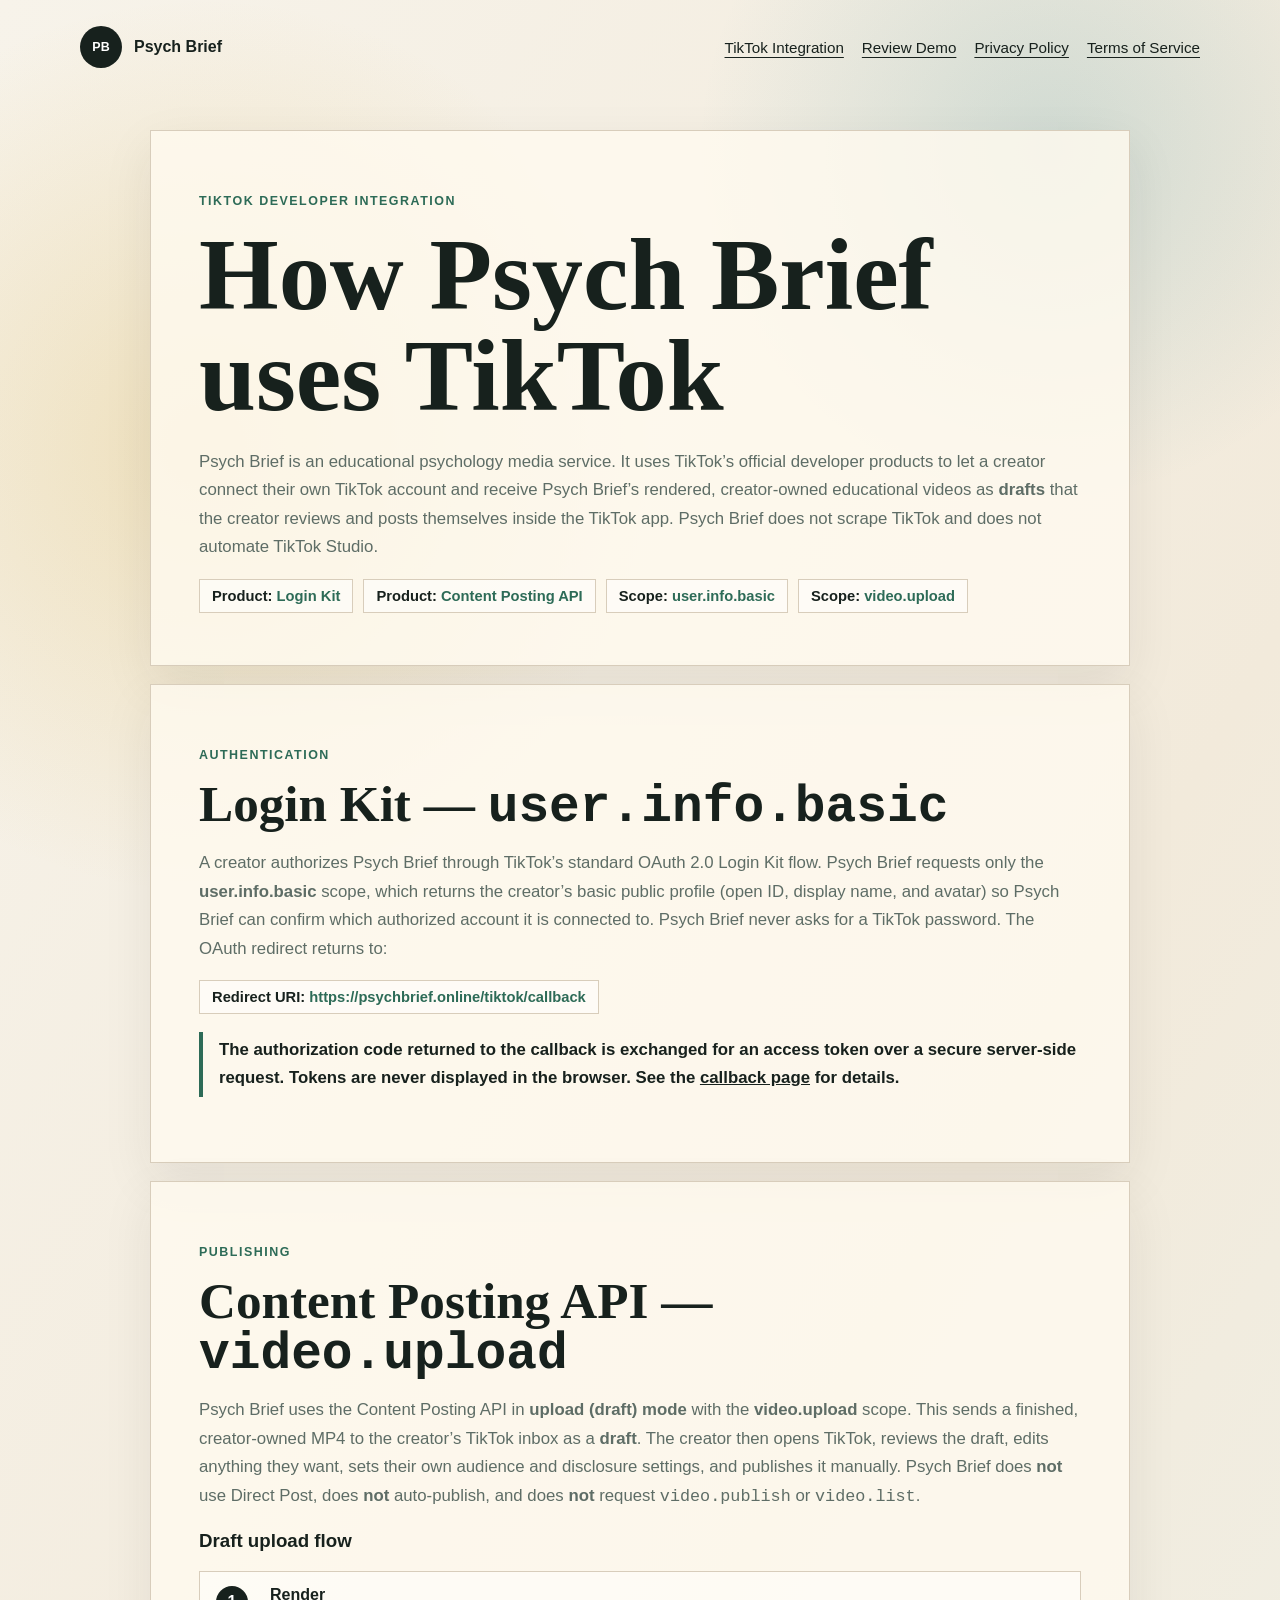
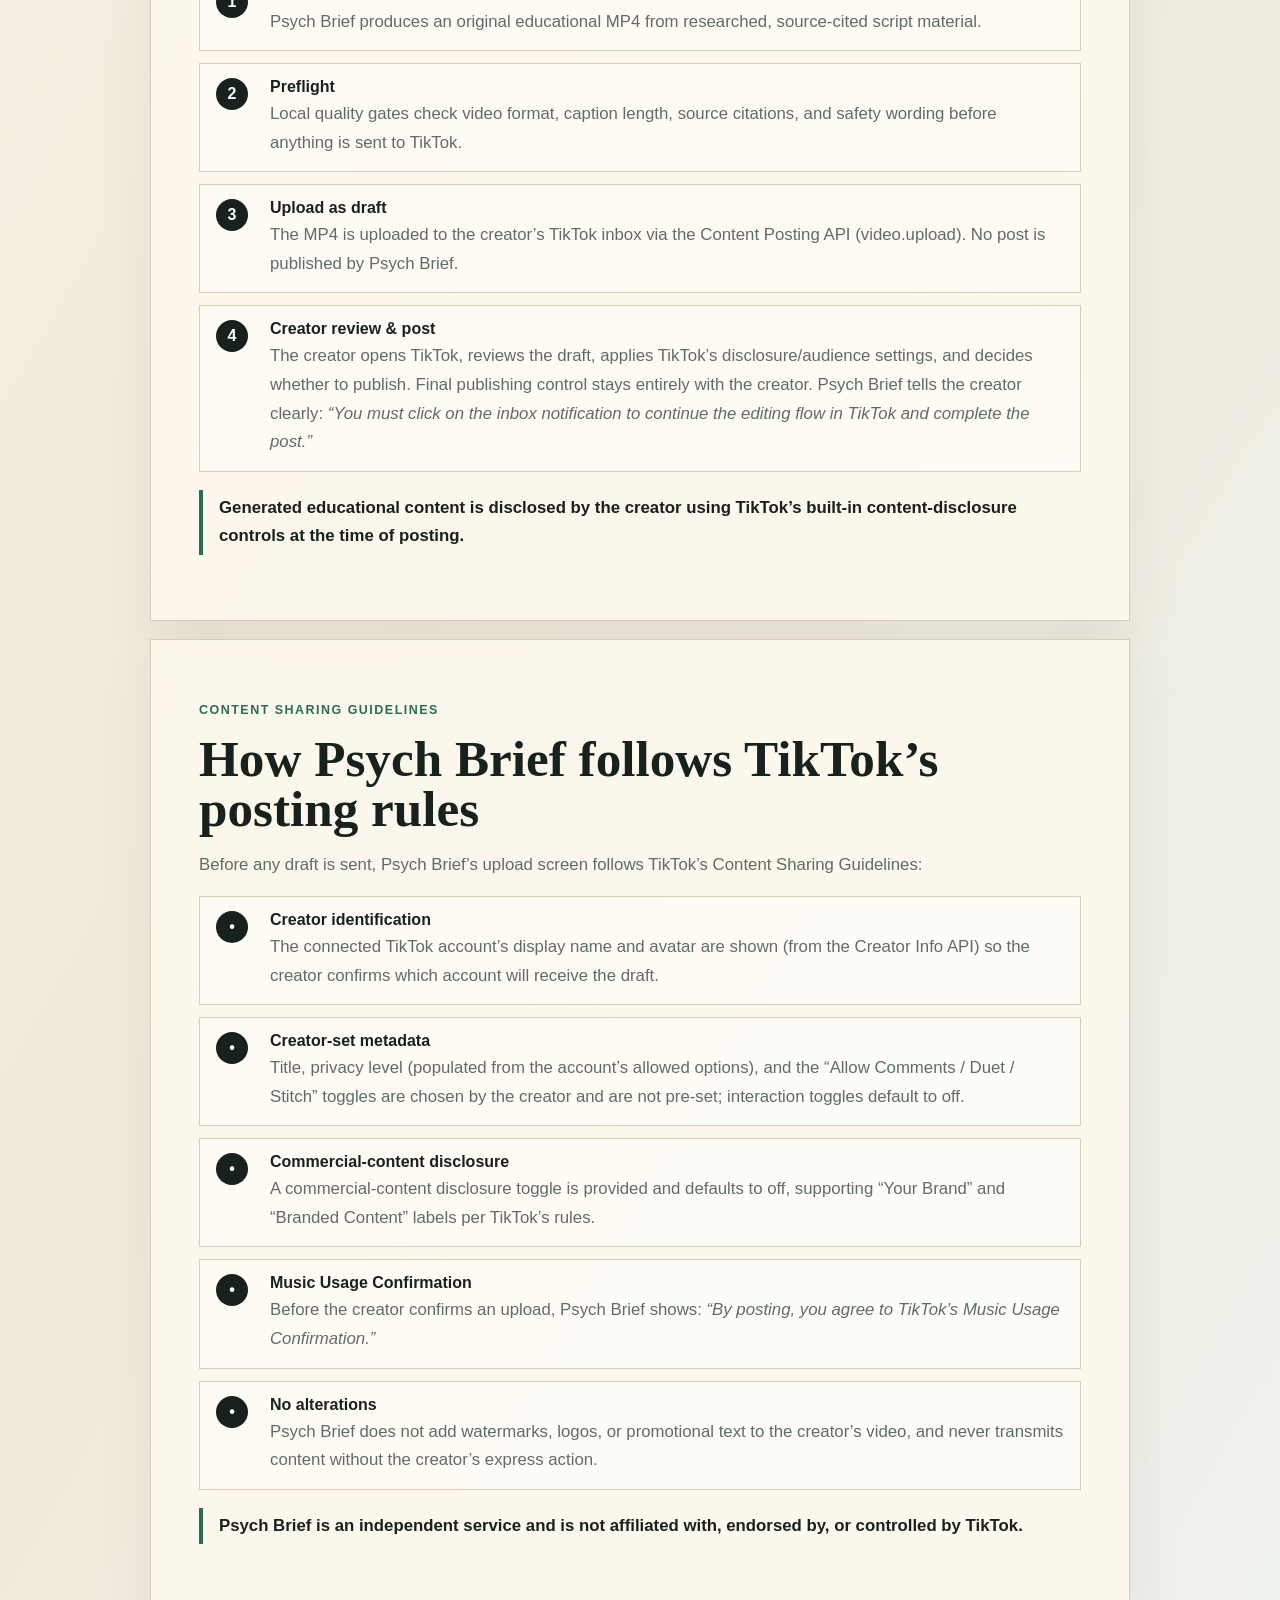
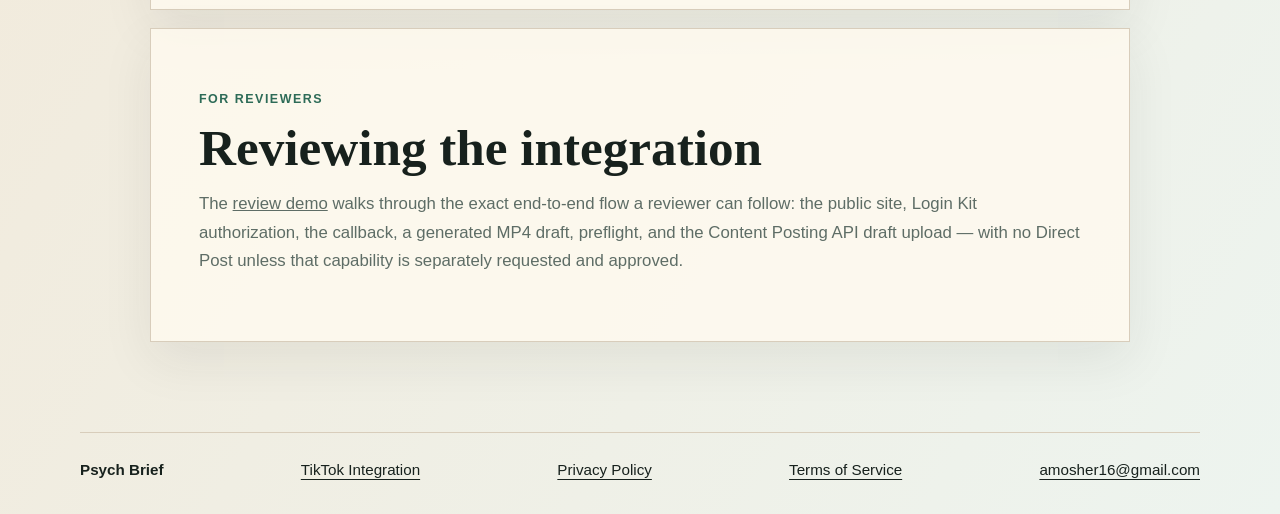
==== tiktok/index.html @ e9272df4 "Psych Brief official website for psychbrief.online (TikTok app review) - Home, Privacy, Terms, TikTo" ====
<!doctype html>
<html lang="en">
  <head>
    <meta charset="utf-8" />
    <meta name="viewport" content="width=device-width, initial-scale=1" />
    <title>TikTok Integration | Psych Brief</title>
    <meta
      name="description"
      content="How Psych Brief uses TikTok Login Kit and the Content Posting API: user.info.basic authorization and video.upload draft uploads that the creator reviews and posts inside TikTok."
    />
    <link rel="canonical" href="https://psychbrief.online/tiktok" />
    <link rel="stylesheet" href="/styles.css" />
    <style>
      .tk-shell { max-width: 980px; margin: 36px auto 90px; }
      .tk-card {
        border: 1px solid var(--line);
        background: rgba(255, 250, 240, 0.82);
        box-shadow: 0 18px 48px rgba(42, 44, 36, 0.08);
        padding: clamp(24px, 5vw, 48px);
      }
      .tk-card + .tk-card { margin-top: 18px; }
      .tk-card h2 { margin-top: 0; }
      .pill-row { display: flex; flex-wrap: wrap; gap: 10px; margin: 16px 0 4px; }
      .pill {
        border: 1px solid var(--line);
        background: rgba(255, 255, 255, 0.55);
        padding: 8px 12px;
        font-weight: 800;
        font-size: 0.92rem;
      }
      .pill strong { color: var(--moss); }
      .flow-steps { list-style: none; padding: 0; margin: 16px 0 0; display: grid; gap: 12px; }
      .flow-steps li {
        display: grid;
        grid-template-columns: 40px 1fr;
        gap: 14px;
        align-items: start;
        border: 1px solid var(--line);
        background: rgba(255, 255, 255, 0.45);
        padding: 14px 16px;
      }
      .flow-steps .n {
        display: grid; place-items: center;
        width: 32px; height: 32px;
        background: var(--ink); color: #fff;
        border-radius: 50%; font-weight: 900;
      }
      .flow-steps p { margin: 4px 0 0; }
      .note {
        border-left: 4px solid var(--moss);
        padding: 4px 0 4px 16px;
        margin-top: 18px;
        color: var(--ink);
        font-weight: 700;
      }
    </style>
  </head>
  <body>
    <header class="site-header">
      <a class="brand" href="/" aria-label="Psych Brief home">
        <span class="brand-mark" aria-hidden="true">PB</span>
        <span>Psych Brief</span>
      </a>
      <nav aria-label="Primary navigation">
        <a href="/tiktok">TikTok Integration</a>
        <a href="/review-demo">Review Demo</a>
        <a href="/privacy">Privacy Policy</a>
        <a href="/terms">Terms of Service</a>
      </nav>
    </header>

    <main class="tk-shell">
      <section class="tk-card">
        <p class="eyebrow">TikTok developer integration</p>
        <h1>How Psych Brief uses TikTok</h1>
        <p>
          Psych Brief is an educational psychology media service. It uses TikTok&rsquo;s official
          developer products to let a creator connect their own TikTok account and receive
          Psych Brief&rsquo;s rendered, creator-owned educational videos as <strong>drafts</strong> that
          the creator reviews and posts themselves inside the TikTok app. Psych Brief does not
          scrape TikTok and does not automate TikTok Studio.
        </p>
        <div class="pill-row">
          <span class="pill">Product: <strong>Login Kit</strong></span>
          <span class="pill">Product: <strong>Content Posting API</strong></span>
          <span class="pill">Scope: <strong>user.info.basic</strong></span>
          <span class="pill">Scope: <strong>video.upload</strong></span>
        </div>
      </section>

      <section class="tk-card" id="login-kit">
        <p class="eyebrow">Authentication</p>
        <h2>Login Kit &mdash; <code>user.info.basic</code></h2>
        <p>
          A creator authorizes Psych Brief through TikTok&rsquo;s standard OAuth 2.0 Login Kit flow.
          Psych Brief requests only the <strong>user.info.basic</strong> scope, which returns the
          creator&rsquo;s basic public profile (open ID, display name, and avatar) so Psych Brief can
          confirm which authorized account it is connected to. Psych Brief never asks for a TikTok
          password. The OAuth redirect returns to:
        </p>
        <div class="pill-row">
          <span class="pill">Redirect URI: <strong>https://psychbrief.online/tiktok/callback</strong></span>
        </div>
        <p class="note">
          The authorization code returned to the callback is exchanged for an access token over a
          secure server-side request. Tokens are never displayed in the browser. See the
          <a href="/tiktok/callback">callback page</a> for details.
        </p>
      </section>

      <section class="tk-card" id="content-posting">
        <p class="eyebrow">Publishing</p>
        <h2>Content Posting API &mdash; <code>video.upload</code></h2>
        <p>
          Psych Brief uses the Content Posting API in <strong>upload (draft) mode</strong> with the
          <strong>video.upload</strong> scope. This sends a finished, creator-owned MP4 to the
          creator&rsquo;s TikTok inbox as a <strong>draft</strong>. The creator then opens TikTok,
          reviews the draft, edits anything they want, sets their own audience and disclosure
          settings, and publishes it manually. Psych Brief does <strong>not</strong> use Direct Post,
          does <strong>not</strong> auto-publish, and does <strong>not</strong> request
          <code>video.publish</code> or <code>video.list</code>.
        </p>
        <h3>Draft upload flow</h3>
        <ol class="flow-steps">
          <li>
            <span class="n">1</span>
            <div>
              <strong>Render</strong>
              <p>Psych Brief produces an original educational MP4 from researched, source-cited script material.</p>
            </div>
          </li>
          <li>
            <span class="n">2</span>
            <div>
              <strong>Preflight</strong>
              <p>Local quality gates check video format, caption length, source citations, and safety wording before anything is sent to TikTok.</p>
            </div>
          </li>
          <li>
            <span class="n">3</span>
            <div>
              <strong>Upload as draft</strong>
              <p>The MP4 is uploaded to the creator&rsquo;s TikTok inbox via the Content Posting API (video.upload). No post is published by Psych Brief.</p>
            </div>
          </li>
          <li>
            <span class="n">4</span>
            <div>
              <strong>Creator review &amp; post</strong>
              <p>The creator opens TikTok, reviews the draft, applies TikTok&rsquo;s disclosure/audience settings, and decides whether to publish. Final publishing control stays entirely with the creator. Psych Brief tells the creator clearly: <em>&ldquo;You must click on the inbox notification to continue the editing flow in TikTok and complete the post.&rdquo;</em></p>
            </div>
          </li>
        </ol>
        <p class="note">
          Generated educational content is disclosed by the creator using TikTok&rsquo;s built-in
          content-disclosure controls at the time of posting.
        </p>
      </section>

      <section class="tk-card" id="compliance">
        <p class="eyebrow">Content Sharing Guidelines</p>
        <h2>How Psych Brief follows TikTok&rsquo;s posting rules</h2>
        <p>
          Before any draft is sent, Psych Brief&rsquo;s upload screen follows TikTok&rsquo;s Content
          Sharing Guidelines:
        </p>
        <ul class="flow-steps">
          <li><span class="n">&bull;</span><div><strong>Creator identification</strong><p>The connected TikTok account&rsquo;s display name and avatar are shown (from the Creator Info API) so the creator confirms which account will receive the draft.</p></div></li>
          <li><span class="n">&bull;</span><div><strong>Creator-set metadata</strong><p>Title, privacy level (populated from the account&rsquo;s allowed options), and the &ldquo;Allow Comments / Duet / Stitch&rdquo; toggles are chosen by the creator and are not pre-set; interaction toggles default to off.</p></div></li>
          <li><span class="n">&bull;</span><div><strong>Commercial-content disclosure</strong><p>A commercial-content disclosure toggle is provided and defaults to off, supporting &ldquo;Your Brand&rdquo; and &ldquo;Branded Content&rdquo; labels per TikTok&rsquo;s rules.</p></div></li>
          <li><span class="n">&bull;</span><div><strong>Music Usage Confirmation</strong><p>Before the creator confirms an upload, Psych Brief shows: <em>&ldquo;By posting, you agree to TikTok&rsquo;s Music Usage Confirmation.&rdquo;</em></p></div></li>
          <li><span class="n">&bull;</span><div><strong>No alterations</strong><p>Psych Brief does not add watermarks, logos, or promotional text to the creator&rsquo;s video, and never transmits content without the creator&rsquo;s express action.</p></div></li>
        </ul>
        <p class="note">
          Psych Brief is an independent service and is not affiliated with, endorsed by, or controlled
          by TikTok.
        </p>
      </section>

      <section class="tk-card">
        <p class="eyebrow">For reviewers</p>
        <h2>Reviewing the integration</h2>
        <p>
          The <a href="/review-demo">review demo</a> walks through the exact end-to-end flow a
          reviewer can follow: the public site, Login Kit authorization, the callback, a generated
          MP4 draft, preflight, and the Content Posting API draft upload &mdash; with no Direct Post
          unless that capability is separately requested and approved.
        </p>
      </section>
    </main>

    <footer>
      <span>Psych Brief</span>
      <a href="/tiktok">TikTok Integration</a>
      <a href="/privacy">Privacy Policy</a>
      <a href="/terms">Terms of Service</a>
      <a href="mailto:amosher16@gmail.com">amosher16@gmail.com</a>
    </footer>
  </body>
</html>
---- styles.css ----
:root {
  color-scheme: light;
  --ink: #17211d;
  --muted: #5e6d66;
  --paper: #f7f3ea;
  --panel: #fffaf0;
  --line: #d8cdbb;
  --moss: #2d6b57;
  --coral: #cc4f3c;
  --gold: #d5a833;
  --cyan: #2d8493;
  --shadow: 0 24px 70px rgba(42, 44, 36, 0.16);
}

* {
  box-sizing: border-box;
}

body {
  margin: 0;
  font-family: "Aptos", "Segoe UI", sans-serif;
  color: var(--ink);
  background:
    radial-gradient(circle at 16% 12%, rgba(213, 168, 51, 0.24), transparent 28rem),
    radial-gradient(circle at 82% 4%, rgba(45, 132, 147, 0.18), transparent 22rem),
    linear-gradient(120deg, #f7f3ea 0%, #f2eadb 48%, #edf4ef 100%);
}

a {
  color: inherit;
}

.site-header,
footer {
  width: min(1120px, calc(100% - 32px));
  margin: 0 auto;
  display: flex;
  align-items: center;
  justify-content: space-between;
  gap: 24px;
}

.site-header {
  padding: 26px 0;
}

.brand {
  display: inline-flex;
  align-items: center;
  gap: 12px;
  text-decoration: none;
  font-weight: 800;
  letter-spacing: 0;
}

.brand-mark {
  display: grid;
  place-items: center;
  width: 42px;
  height: 42px;
  color: #fff;
  background: var(--ink);
  border-radius: 50%;
  font-size: 0.78rem;
}

nav,
footer {
  font-size: 0.95rem;
}

nav {
  display: flex;
  flex-wrap: wrap;
  justify-content: flex-end;
  gap: 18px;
}

nav a,
footer a {
  text-underline-offset: 4px;
}

main {
  width: min(1120px, calc(100% - 32px));
  margin: 0 auto;
}

.hero {
  min-height: calc(100vh - 126px);
  display: grid;
  grid-template-columns: minmax(0, 1fr) minmax(320px, 0.82fr);
  gap: 56px;
  align-items: center;
  padding: 38px 0 72px;
}

.eyebrow {
  color: var(--moss);
  font-weight: 800;
  text-transform: uppercase;
  letter-spacing: 0.12em;
  font-size: 0.78rem;
}

h1,
h2 {
  font-family: Georgia, "Times New Roman", serif;
  letter-spacing: 0;
  line-height: 0.98;
}

h1 {
  margin: 12px 0 22px;
  font-size: clamp(3rem, 8vw, 6.8rem);
  max-width: 850px;
}

h2 {
  margin: 8px 0 14px;
  font-size: clamp(1.8rem, 4vw, 3.25rem);
}

p {
  color: var(--muted);
  line-height: 1.7;
  font-size: 1.05rem;
}

.hero-copy > p:not(.eyebrow) {
  max-width: 650px;
  font-size: 1.18rem;
}

.hero-actions {
  display: flex;
  flex-wrap: wrap;
  gap: 14px;
  margin-top: 30px;
}

.button {
  display: inline-flex;
  align-items: center;
  min-height: 46px;
  padding: 0 18px;
  border: 1px solid var(--ink);
  text-decoration: none;
  font-weight: 800;
}

.button.primary {
  color: #fff;
  background: var(--ink);
}

.button.secondary {
  background: rgba(255, 255, 255, 0.45);
}

.brief-visual {
  position: relative;
  min-height: 610px;
}

.paper-card,
.video-frame {
  position: absolute;
  border: 1px solid var(--line);
  background: rgba(255, 250, 240, 0.92);
  box-shadow: var(--shadow);
}

.paper-card {
  width: 260px;
  padding: 20px;
  z-index: 2;
}

.paper-card span {
  color: var(--coral);
  font-size: 0.76rem;
  font-weight: 800;
  text-transform: uppercase;
  letter-spacing: 0.1em;
}

.paper-card strong {
  display: block;
  margin-top: 12px;
  font-size: 1.35rem;
}

.paper-card.one {
  top: 20px;
  left: 0;
  transform: rotate(-4deg);
}

.paper-card.two {
  right: 0;
  bottom: 38px;
  transform: rotate(4deg);
}

.video-frame {
  inset: 110px 54px 105px 70px;
  z-index: 1;
  display: grid;
  place-items: end center;
  overflow: hidden;
  background:
    linear-gradient(155deg, rgba(23, 33, 29, 0.88), rgba(45, 107, 87, 0.82)),
    repeating-linear-gradient(90deg, transparent 0 46px, rgba(255, 255, 255, 0.12) 47px 49px);
}

.video-frame::before {
  content: "";
  position: absolute;
  inset: 42px;
  border: 1px solid rgba(255, 255, 255, 0.28);
}

.caption-bar {
  position: relative;
  width: calc(100% - 42px);
  margin-bottom: 28px;
  padding: 14px;
  color: #fff;
  background: rgba(0, 0, 0, 0.42);
  text-align: center;
  font-weight: 800;
}

.pulse-dot {
  position: absolute;
  top: 30px;
  right: 30px;
  width: 18px;
  height: 18px;
  border-radius: 50%;
  background: var(--coral);
  box-shadow: 0 0 0 10px rgba(204, 79, 60, 0.22);
}

.section-grid {
  display: grid;
  grid-template-columns: repeat(3, minmax(0, 1fr));
  gap: 18px;
  padding: 40px 0 90px;
}

.section-grid article,
.policy-band,
.legal {
  border: 1px solid var(--line);
  background: rgba(255, 250, 240, 0.78);
  box-shadow: 0 18px 48px rgba(42, 44, 36, 0.08);
}

.section-grid article {
  padding: 26px;
}

.step {
  color: var(--coral);
  font-weight: 900;
}

.policy-band {
  display: grid;
  grid-template-columns: minmax(0, 1fr) 280px;
  gap: 30px;
  align-items: center;
  padding: 34px;
  margin-bottom: 80px;
}

.policy-links {
  display: grid;
  gap: 12px;
}

.policy-links a {
  padding: 14px 16px;
  background: var(--ink);
  color: #fff;
  text-decoration: none;
  font-weight: 800;
  text-align: center;
}

.legal {
  max-width: 880px;
  padding: clamp(28px, 5vw, 58px);
  margin: 42px auto 80px;
}

.legal h1 {
  font-size: clamp(2.8rem, 7vw, 5.8rem);
}

.legal h2 {
  margin-top: 34px;
  font-size: 2rem;
}

footer {
  padding: 28px 0 40px;
  border-top: 1px solid var(--line);
  flex-wrap: wrap;
}

footer span {
  font-weight: 900;
}

@media (max-width: 820px) {
  .site-header,
  footer {
    align-items: flex-start;
    flex-direction: column;
  }

  nav {
    justify-content: flex-start;
  }

  .hero,
  .section-grid,
  .policy-band {
    grid-template-columns: 1fr;
  }

  .hero {
    min-height: auto;
    gap: 24px;
  }

  .brief-visual {
    min-height: 520px;
  }

  .video-frame {
    inset: 95px 22px 105px;
  }

  .paper-card.two {
    right: 8px;
  }
}
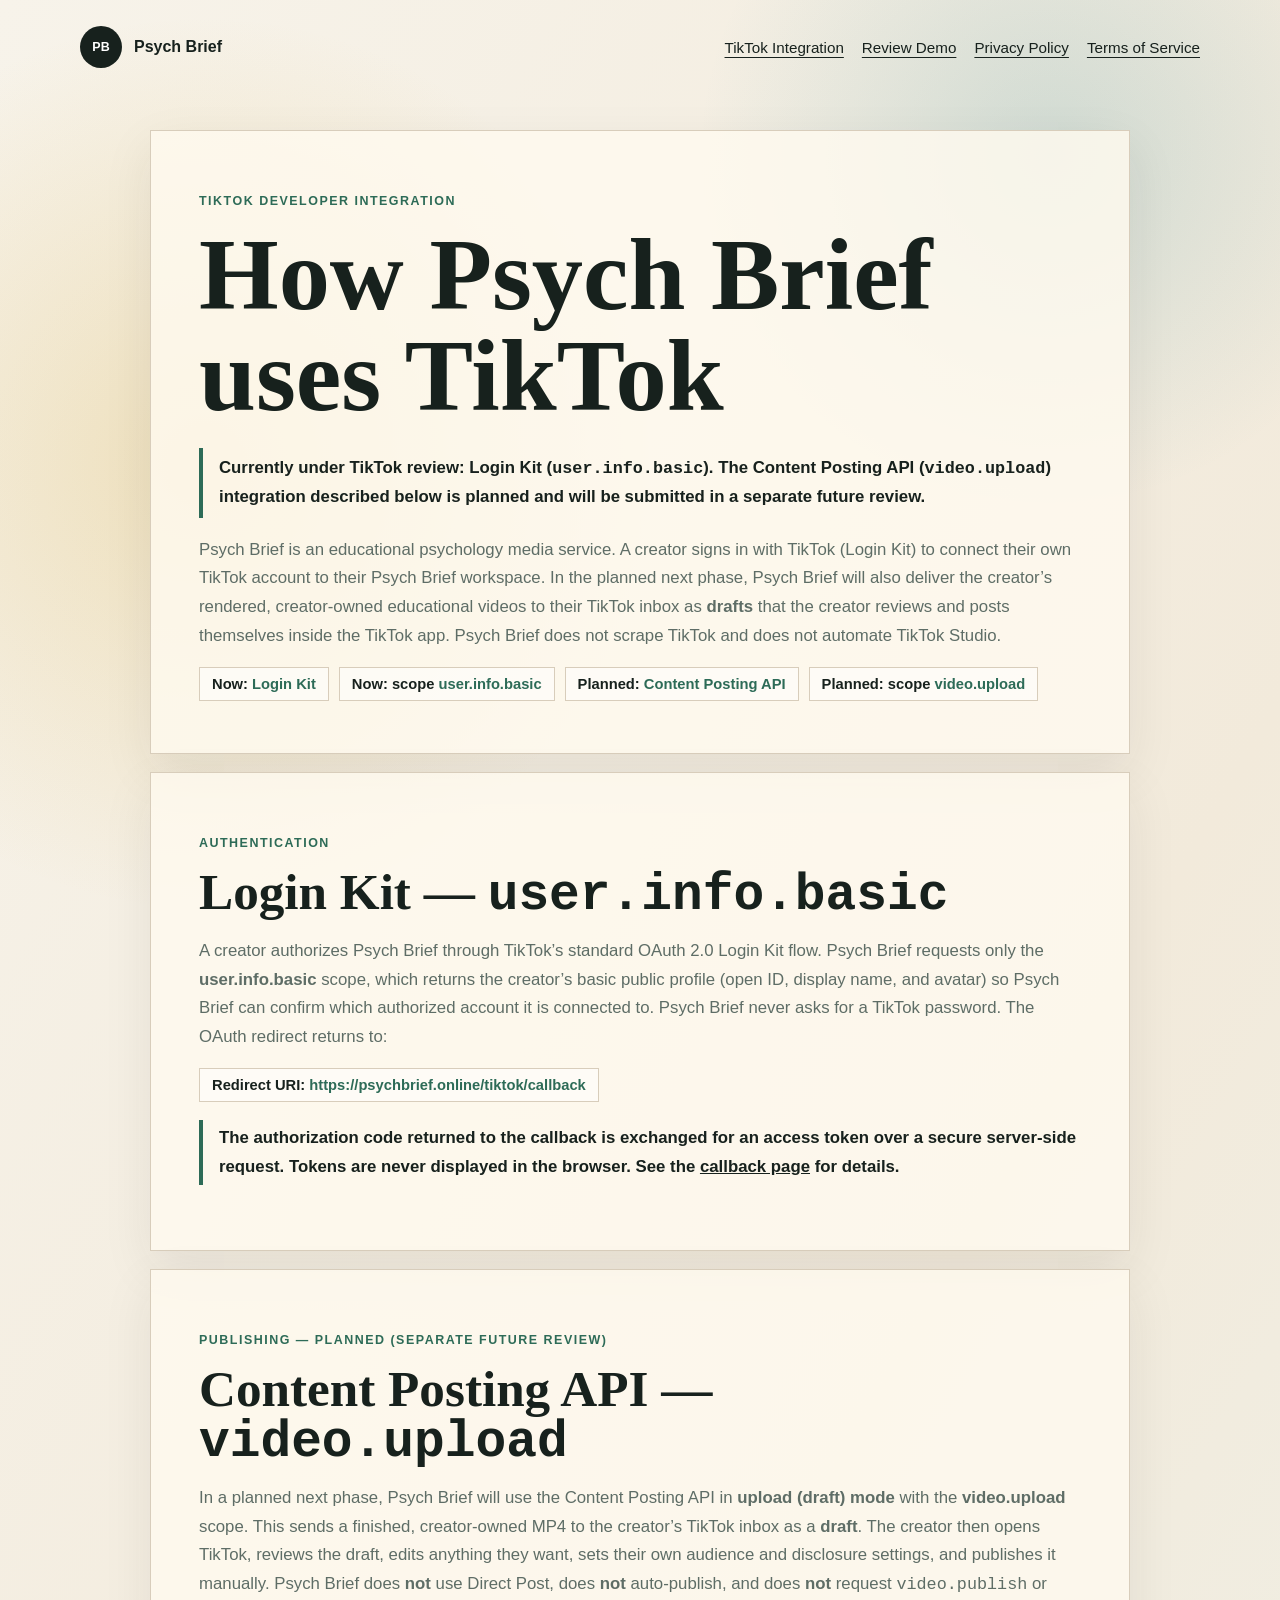
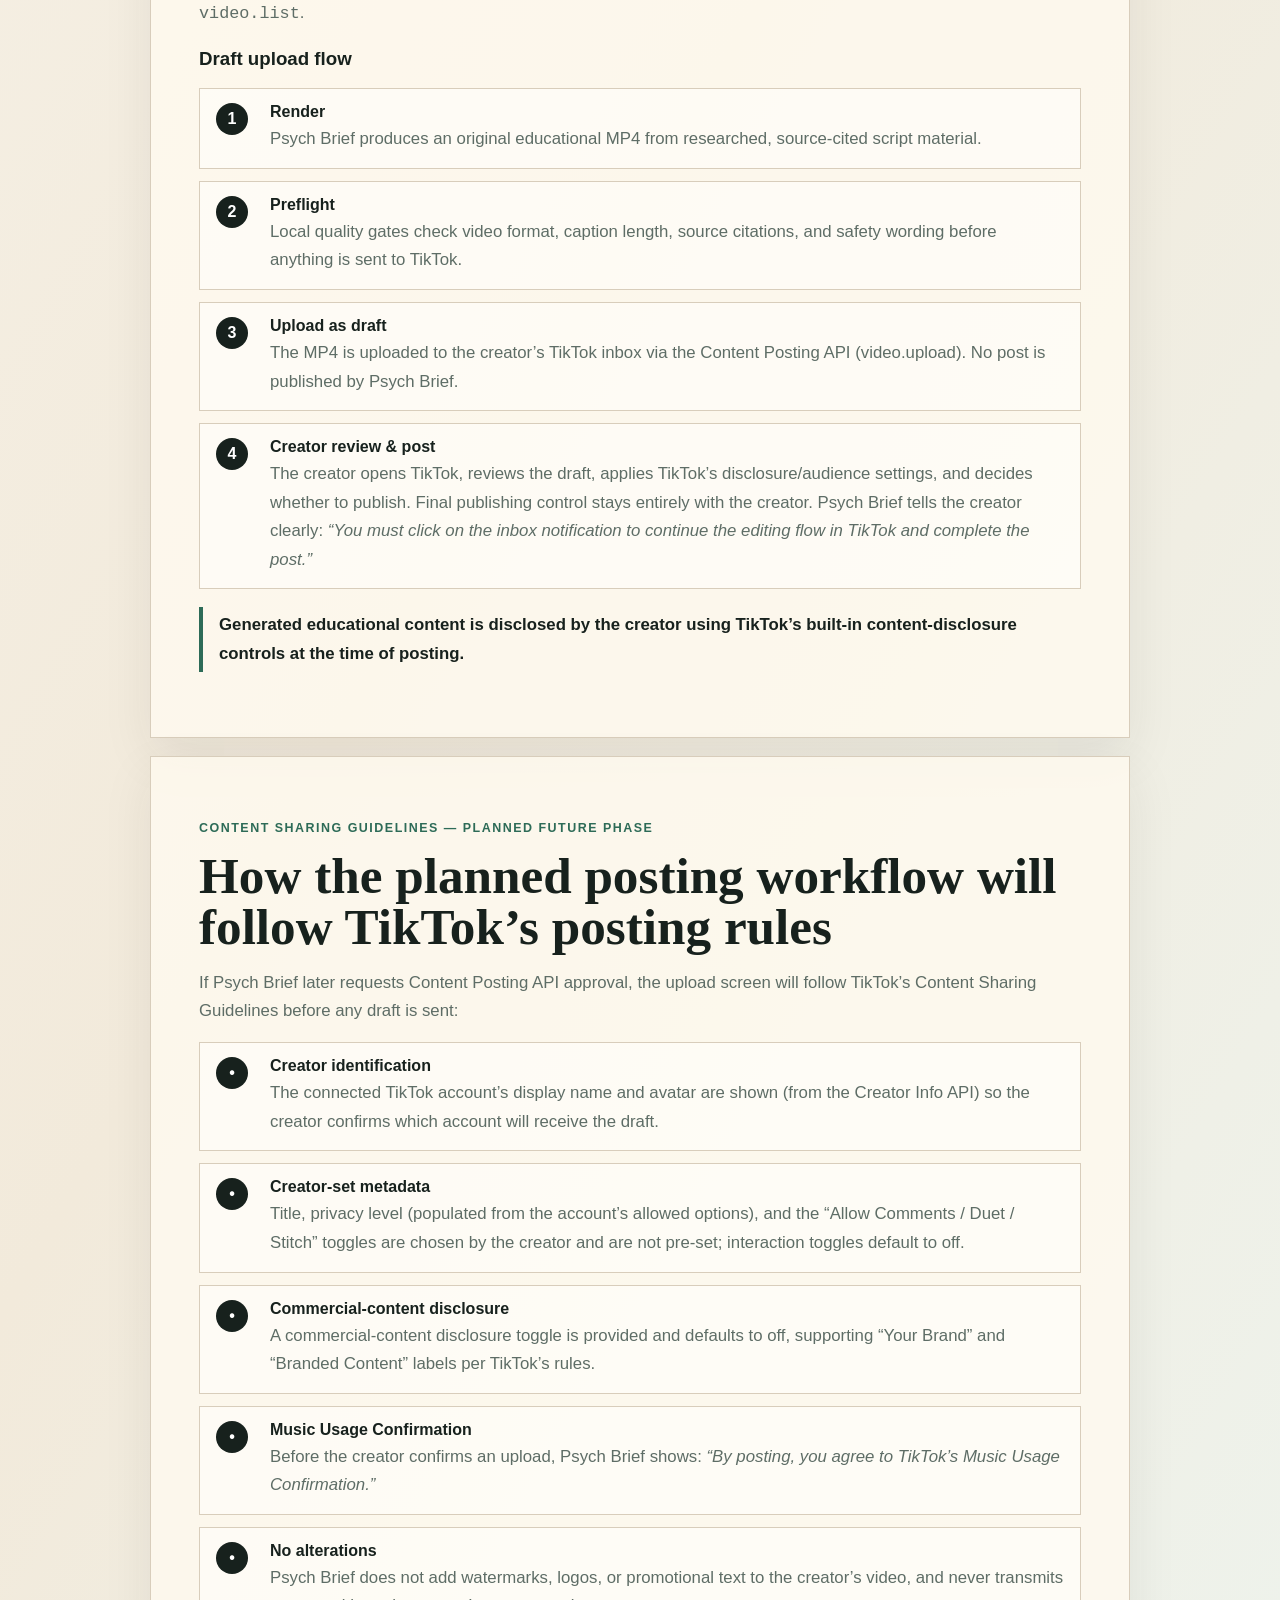
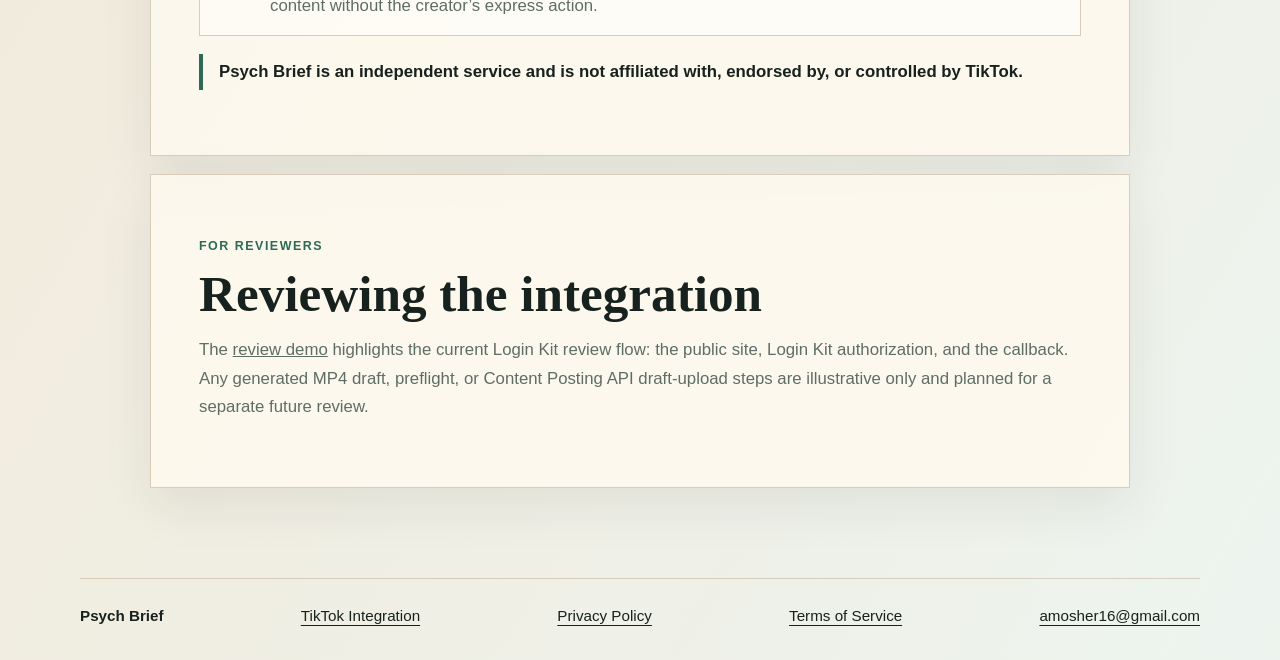
==== commit d8948acb: "Align site copy with Login Kit review scope" ====
--- a/tiktok/index.html
+++ b/tiktok/index.html
@@ -6,9 +6,11 @@
     <title>TikTok Integration | Psych Brief</title>
     <meta
       name="description"
-      content="How Psych Brief uses TikTok Login Kit and the Content Posting API: user.info.basic authorization and video.upload draft uploads that the creator reviews and posts inside TikTok."
+      content="How Psych Brief uses TikTok Login Kit for user.info.basic authorization, with Content Posting API draft uploads planned for a separate future review."
     />
     <link rel="canonical" href="https://psychbrief.online/tiktok" />
+    <link rel="icon" type="image/png" sizes="1024x1024" href="/psychbrief-app-icon.png" />
+    <link rel="apple-touch-icon" href="/psychbrief-app-icon.png" />
     <link rel="stylesheet" href="/styles.css" />
     <style>
       .tk-shell { max-width: 980px; margin: 36px auto 90px; }
@@ -73,18 +75,24 @@
       <section class="tk-card">
         <p class="eyebrow">TikTok developer integration</p>
         <h1>How Psych Brief uses TikTok</h1>
-        <p>
-          Psych Brief is an educational psychology media service. It uses TikTok&rsquo;s official
-          developer products to let a creator connect their own TikTok account and receive
-          Psych Brief&rsquo;s rendered, creator-owned educational videos as <strong>drafts</strong> that
-          the creator reviews and posts themselves inside the TikTok app. Psych Brief does not
-          scrape TikTok and does not automate TikTok Studio.
+        <p class="note" style="border-left:4px solid var(--moss);padding:6px 0 6px 16px;margin:0 0 18px;font-weight:700;color:var(--ink);">
+          Currently under TikTok review: <strong>Login Kit</strong> (<code>user.info.basic</code>).
+          The <strong>Content Posting API</strong> (<code>video.upload</code>) integration described
+          below is <strong>planned</strong> and will be submitted in a separate future review.
+        </p>
+        <p>
+          Psych Brief is an educational psychology media service. A creator signs in with TikTok
+          (Login Kit) to connect their own TikTok account to their Psych Brief workspace. In the
+          planned next phase, Psych Brief will also deliver the creator&rsquo;s rendered, creator-owned
+          educational videos to their TikTok inbox as <strong>drafts</strong> that the creator reviews
+          and posts themselves inside the TikTok app. Psych Brief does not scrape TikTok and does not
+          automate TikTok Studio.
         </p>
         <div class="pill-row">
-          <span class="pill">Product: <strong>Login Kit</strong></span>
-          <span class="pill">Product: <strong>Content Posting API</strong></span>
-          <span class="pill">Scope: <strong>user.info.basic</strong></span>
-          <span class="pill">Scope: <strong>video.upload</strong></span>
+          <span class="pill">Now: <strong>Login Kit</strong></span>
+          <span class="pill">Now: scope <strong>user.info.basic</strong></span>
+          <span class="pill">Planned: <strong>Content Posting API</strong></span>
+          <span class="pill">Planned: scope <strong>video.upload</strong></span>
         </div>
       </section>
 
@@ -109,11 +117,12 @@
       </section>
 
       <section class="tk-card" id="content-posting">
-        <p class="eyebrow">Publishing</p>
+        <p class="eyebrow">Publishing &mdash; planned (separate future review)</p>
         <h2>Content Posting API &mdash; <code>video.upload</code></h2>
         <p>
-          Psych Brief uses the Content Posting API in <strong>upload (draft) mode</strong> with the
-          <strong>video.upload</strong> scope. This sends a finished, creator-owned MP4 to the
+          In a planned next phase, Psych Brief will use the Content Posting API in
+          <strong>upload (draft) mode</strong> with the <strong>video.upload</strong> scope. This sends
+          a finished, creator-owned MP4 to the
           creator&rsquo;s TikTok inbox as a <strong>draft</strong>. The creator then opens TikTok,
           reviews the draft, edits anything they want, sets their own audience and disclosure
           settings, and publishes it manually. Psych Brief does <strong>not</strong> use Direct Post,
@@ -158,11 +167,11 @@
       </section>
 
       <section class="tk-card" id="compliance">
-        <p class="eyebrow">Content Sharing Guidelines</p>
-        <h2>How Psych Brief follows TikTok&rsquo;s posting rules</h2>
-        <p>
-          Before any draft is sent, Psych Brief&rsquo;s upload screen follows TikTok&rsquo;s Content
-          Sharing Guidelines:
+        <p class="eyebrow">Content Sharing Guidelines &mdash; planned future phase</p>
+        <h2>How the planned posting workflow will follow TikTok&rsquo;s posting rules</h2>
+        <p>
+          If Psych Brief later requests Content Posting API approval, the upload screen will follow
+          TikTok&rsquo;s Content Sharing Guidelines before any draft is sent:
         </p>
         <ul class="flow-steps">
           <li><span class="n">&bull;</span><div><strong>Creator identification</strong><p>The connected TikTok account&rsquo;s display name and avatar are shown (from the Creator Info API) so the creator confirms which account will receive the draft.</p></div></li>
@@ -181,10 +190,10 @@
         <p class="eyebrow">For reviewers</p>
         <h2>Reviewing the integration</h2>
         <p>
-          The <a href="/review-demo">review demo</a> walks through the exact end-to-end flow a
-          reviewer can follow: the public site, Login Kit authorization, the callback, a generated
-          MP4 draft, preflight, and the Content Posting API draft upload &mdash; with no Direct Post
-          unless that capability is separately requested and approved.
+          The <a href="/review-demo">review demo</a> highlights the current Login Kit review flow:
+          the public site, Login Kit authorization, and the callback. Any generated MP4 draft,
+          preflight, or Content Posting API draft-upload steps are illustrative only and planned for
+          a separate future review.
         </p>
       </section>
     </main>
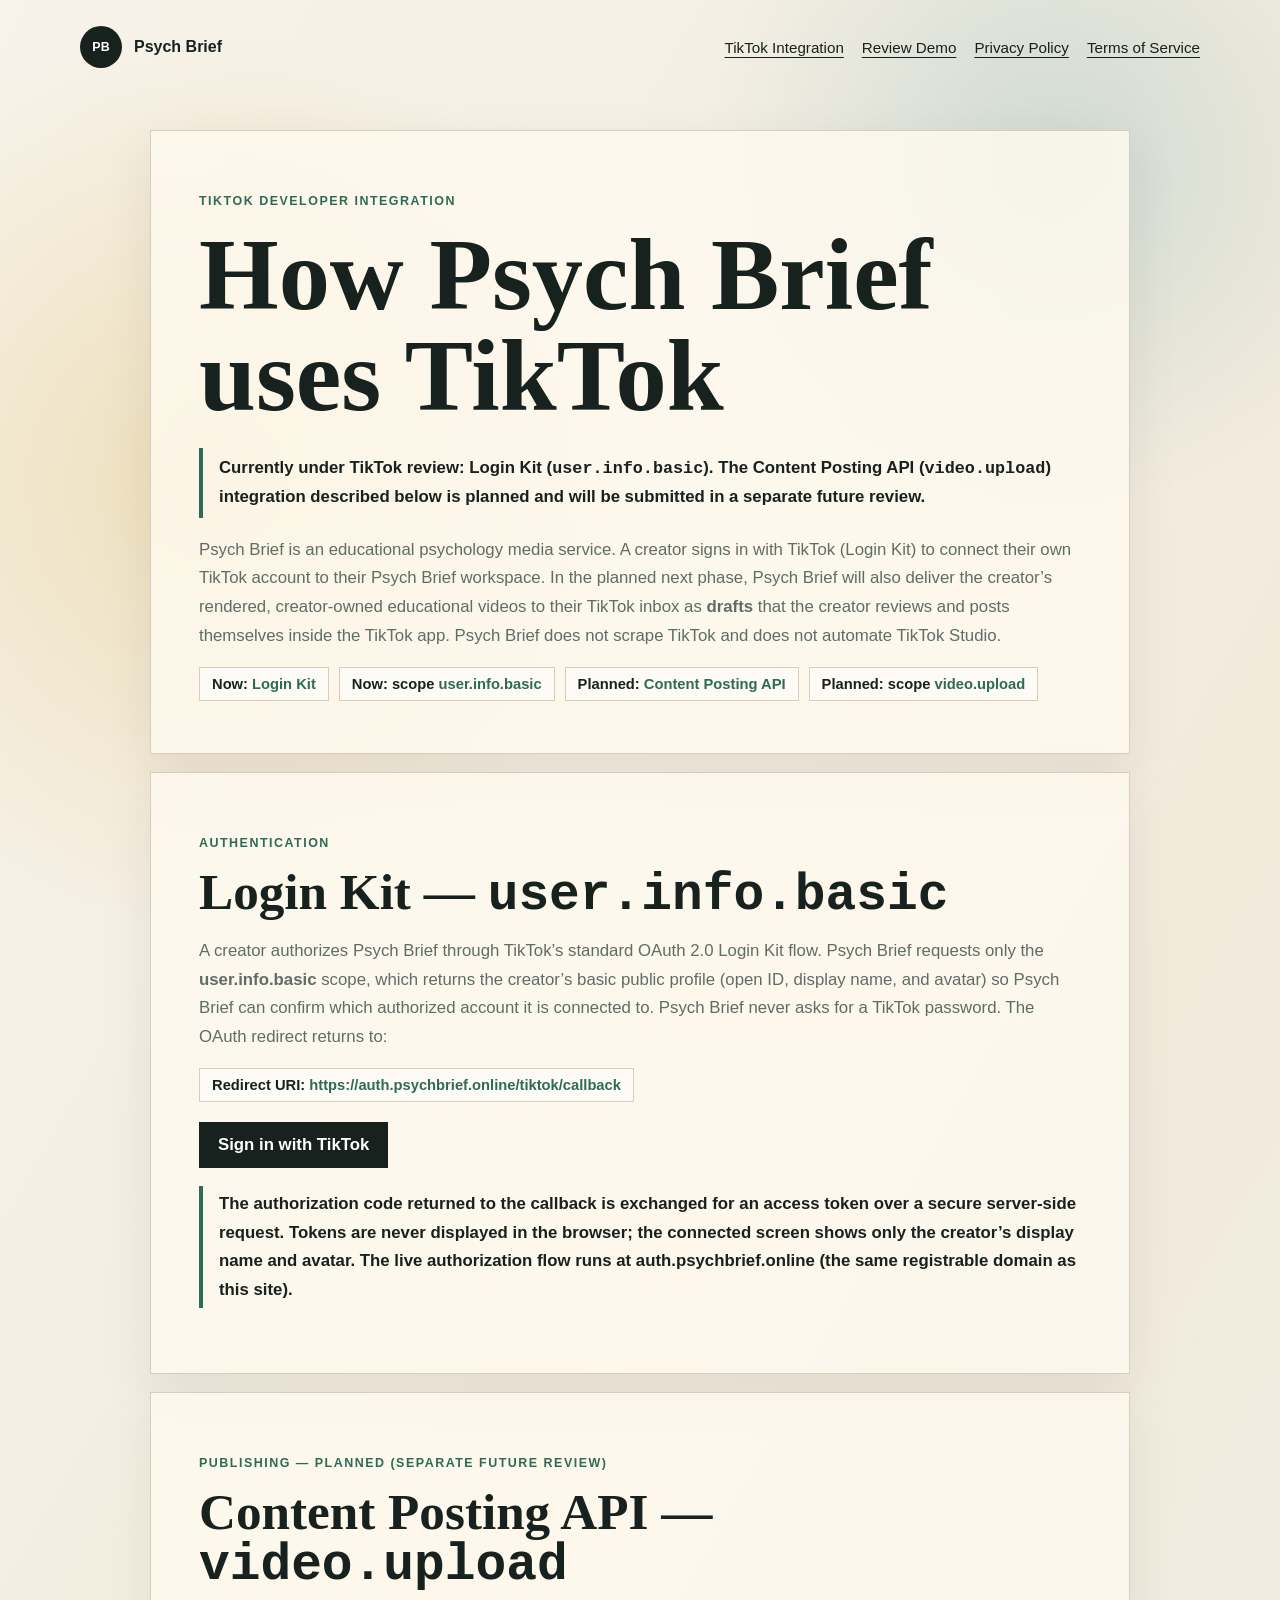
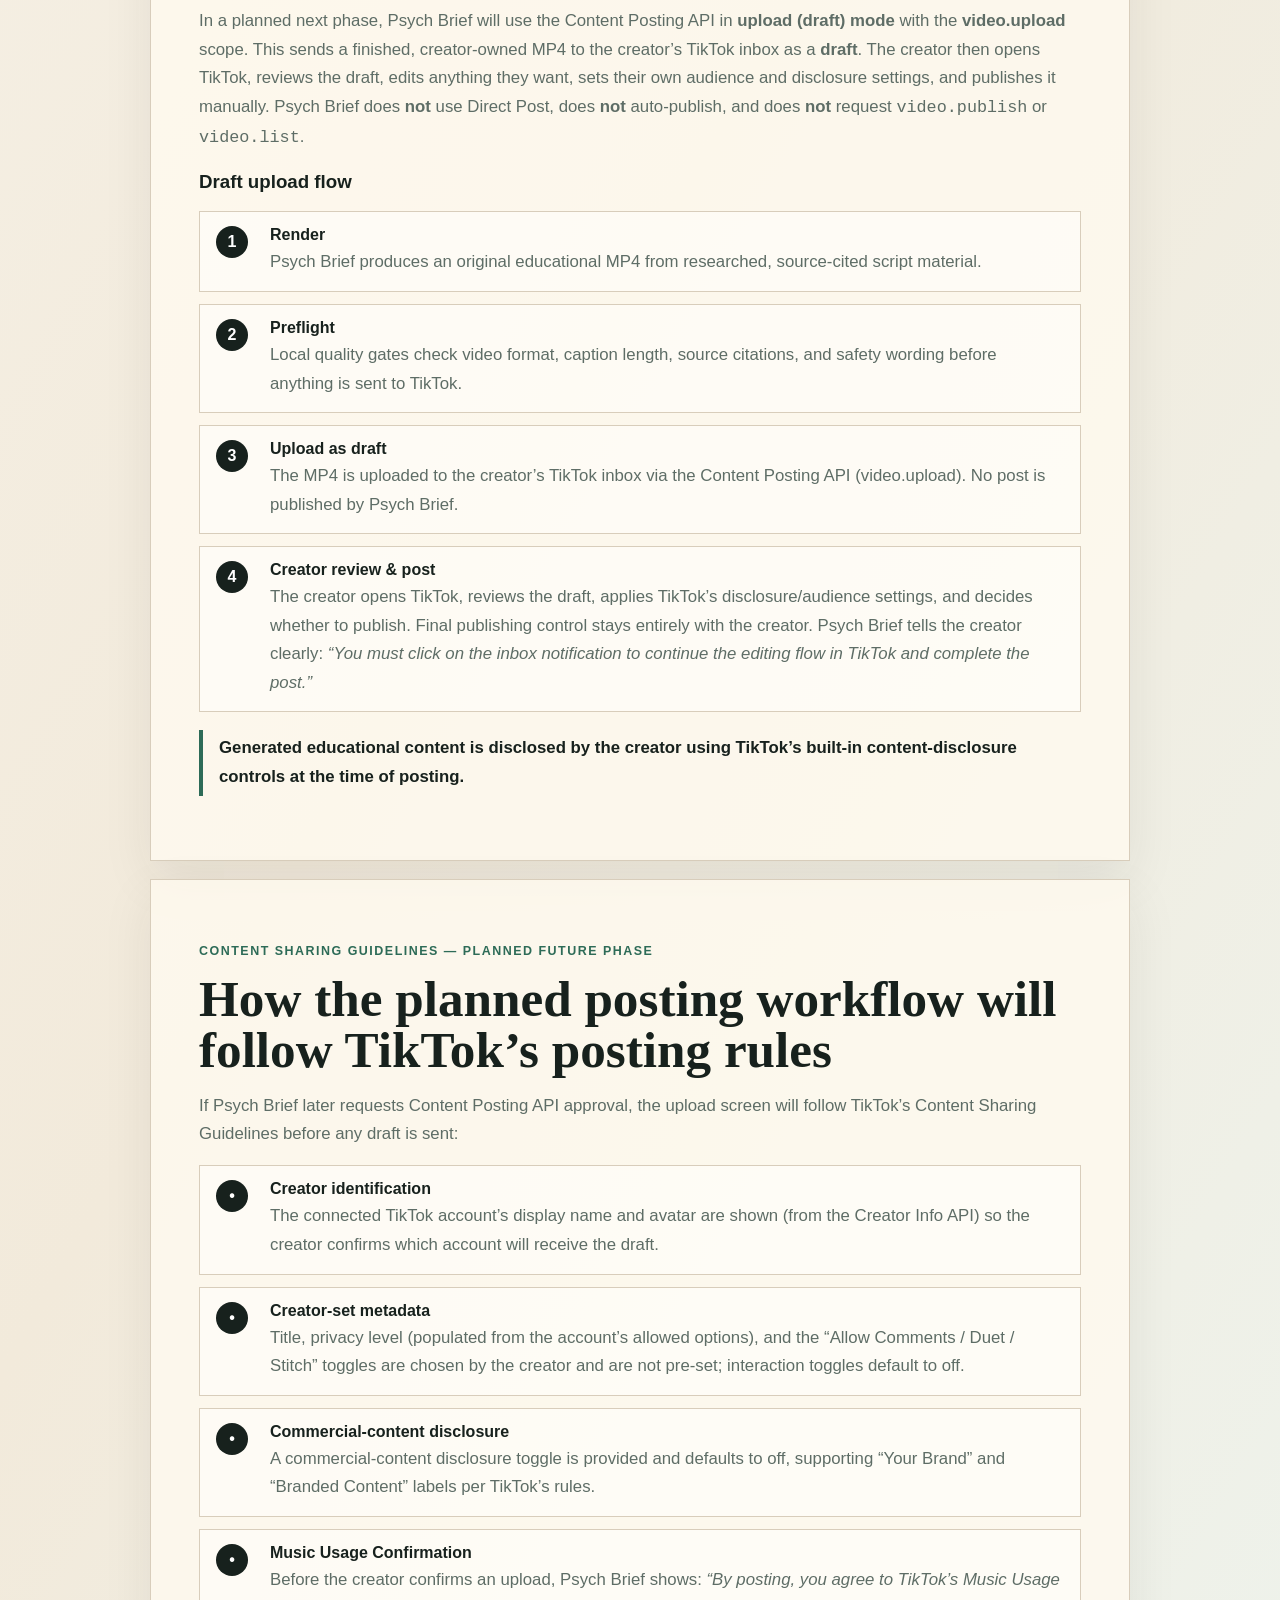
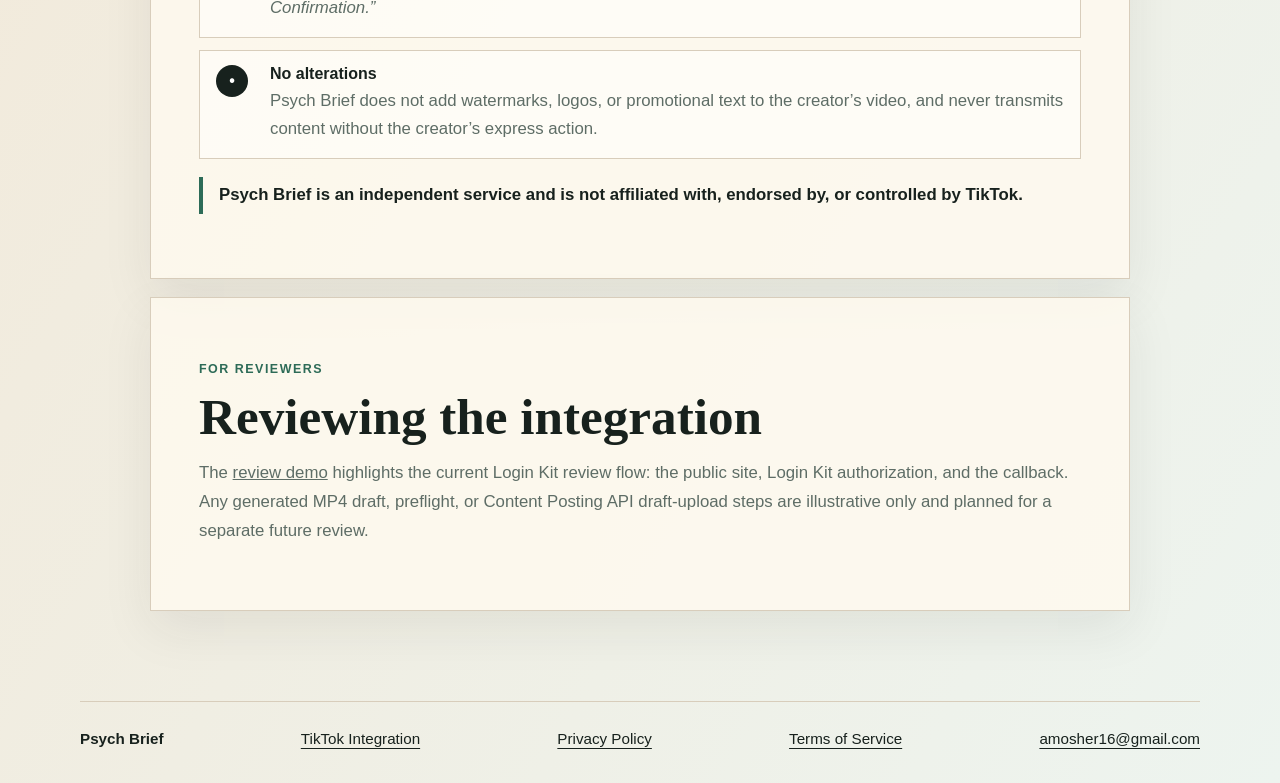
==== commit 057b5059: "Add live Sign in with TikTok button; point Login Kit redirect URI to auth.psychbrief.online Co-Autho" ====
--- a/tiktok/index.html
+++ b/tiktok/index.html
@@ -107,12 +107,16 @@
           password. The OAuth redirect returns to:
         </p>
         <div class="pill-row">
-          <span class="pill">Redirect URI: <strong>https://psychbrief.online/tiktok/callback</strong></span>
+          <span class="pill">Redirect URI: <strong>https://auth.psychbrief.online/tiktok/callback</strong></span>
         </div>
+        <p style="margin:20px 0 6px;">
+          <a class="button primary" href="https://auth.psychbrief.online/tiktok/login">Sign in with TikTok</a>
+        </p>
         <p class="note">
           The authorization code returned to the callback is exchanged for an access token over a
-          secure server-side request. Tokens are never displayed in the browser. See the
-          <a href="/tiktok/callback">callback page</a> for details.
+          secure server-side request. Tokens are never displayed in the browser; the connected screen
+          shows only the creator&rsquo;s display name and avatar. The live authorization flow runs at
+          <strong>auth.psychbrief.online</strong> (the same registrable domain as this site).
         </p>
       </section>
 
